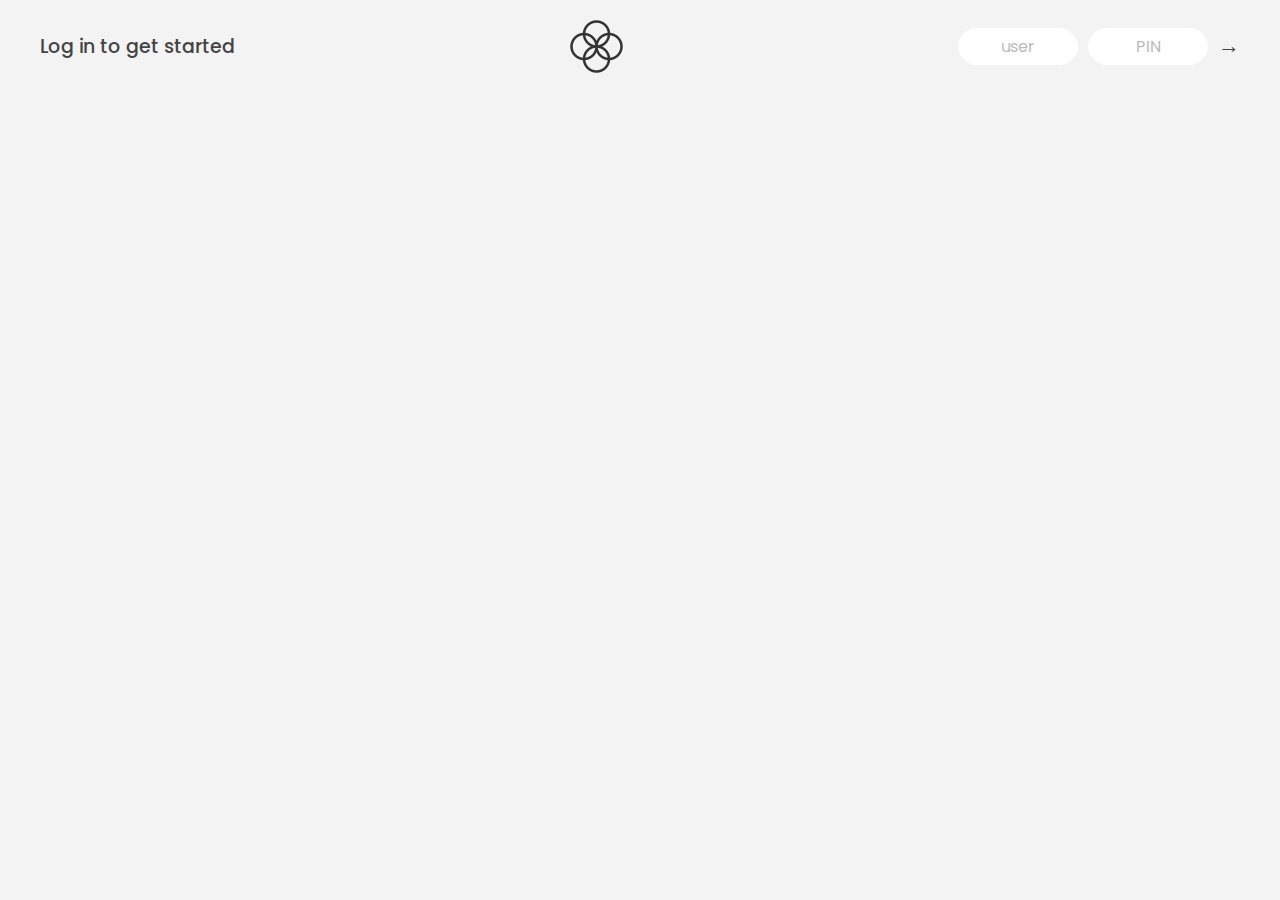
==== Bankist_inside/index.html @ 75a62296 "added the bankist inside" ====
<!DOCTYPE html>
<html lang="en">
  <head>
    <meta charset="UTF-8" />
    <meta name="viewport" content="width=device-width, initial-scale=1.0" />
    <meta http-equiv="X-UA-Compatible" content="ie=edge" />
    <link rel="shortcut icon" type="image/png" href="/icon.png" />

    <link
      href="https://fonts.googleapis.com/css?family=Poppins:400,500,600&display=swap"
      rel="stylesheet"
    />
    <link rel="stylesheet" href="style.css" />
    <title>Bankist</title>
  </head>
  <body>
    <!-- TOP NAVIGATION -->
    <nav>
      <p class="welcome">Log in to get started</p>
      <img src="logo.png" alt="Logo" class="logo" />
      <form class="login">
        <input
          type="text"
          placeholder="user"
          class="login__input login__input--user"
        />
        <input
          type="text"
          placeholder="PIN"
          maxlength="4"
          class="login__input login__input--pin"
        />
        <button class="login__btn">&rarr;</button>
      </form>
    </nav>

    <main class="app">
      <!-- BALANCE -->
      <div class="balance">
        <div>
          <p class="balance__label">Current balance</p>
          <p class="balance__date">
            As of <span class="date">05/03/2037</span>
          </p>
        </div>
        <p class="balance__value">0000€</p>
      </div>

      <!-- MOVEMENTS -->
      <div class="movements"></div>

      <!-- SUMMARY -->
      <div class="summary">
        <p class="summary__label">In</p>
        <p class="summary__value summary__value--in">0000€</p>
        <p class="summary__label">Out</p>
        <p class="summary__value summary__value--out">0000€</p>
        <p class="summary__label">Interest</p>
        <p class="summary__value summary__value--interest">0000€</p>
        <button class="btn--sort">&downarrow; SORT</button>
      </div>

      <!-- OPERATION: TRANSFERS -->
      <div class="operation operation--transfer">
        <h2>Transfer money</h2>
        <form class="form form--transfer">
          <input type="text" class="form__input form__input--to" />
          <input type="number" class="form__input form__input--amount" />
          <button class="form__btn form__btn--transfer">&rarr;</button>
          <label class="form__label">Transfer to</label>
          <label class="form__label">Amount</label>
        </form>
      </div>

      <!-- OPERATION: LOAN -->
      <div class="operation operation--loan">
        <h2>Request loan</h2>
        <form class="form form--loan">
          <input type="number" class="form__input form__input--loan-amount" />
          <button class="form__btn form__btn--loan">&rarr;</button>
          <label class="form__label form__label--loan">Amount</label>
        </form>
      </div>

      <!-- OPERATION: CLOSE -->
      <div class="operation operation--close">
        <h2>Close account</h2>
        <form class="form form--close">
          <input type="text" class="form__input form__input--user" />
          <input
            type="password"
            maxlength="6"
            class="form__input form__input--pin"
          />
          <button class="form__btn form__btn--close">&rarr;</button>
          <label class="form__label">Confirm user</label>
          <label class="form__label">Confirm PIN</label>
        </form>
      </div>

      <!-- LOGOUT TIMER -->
      <p class="logout-timer">
        You will be logged out in <span class="timer">05:00</span>
      </p>
    </main>
    <script src="script.js"></script>
  </body>
</html>
---- Bankist_inside/style.css ----
* {
  margin: 0;
  padding: 0;
  box-sizing: inherit;
}
.smth {
  position: absolute;
  z-index: -1;
}

html {
  font-size: 62.5%;
  box-sizing: border-box;
}

body {
  font-family: "Poppins", sans-serif;
  padding: 0;
  color: #444;
  background-color: #f3f3f3;
  height: 100vh;
  padding: 2rem;
}

nav {
  display: flex;
  justify-content: space-between;
  align-items: center;
  padding: 0 2rem;
}

.welcome {
  font-size: 1.9rem;
  font-weight: 500;
}

.logo {
  height: 5.25rem;
}

.login {
  display: flex;
}

.login__input {
  border: none;
  padding: 0.5rem 2rem;
  font-size: 1.6rem;
  font-family: inherit;
  text-align: center;
  width: 12rem;
  border-radius: 10rem;
  margin-right: 1rem;
  color: inherit;
  border: 1px solid #fff;
  transition: all 0.3s;
}

.login__input:focus {
  outline: none;
  border: 1px solid #ccc;
}

.login__input::placeholder {
  color: #bbb;
}

.login__btn {
  border: none;
  background: none;
  font-size: 2.2rem;
  color: inherit;
  cursor: pointer;
  transition: all 0.3s;
}

.login__btn:hover,
.login__btn:focus,
.btn--sort:hover,
.btn--sort:focus {
  outline: none;
  color: #777;
}
/* decoration */
/* .smth {
  position: absolute;
  z-index: -1;
} */

/* MAIN */
.app {
  position: relative;
  max-width: 100rem;
  margin: 4rem auto;
  display: grid;
  grid-template-columns: 4fr 3fr;
  grid-template-rows: auto repeat(3, 15rem) auto;
  gap: 2rem;

  opacity: 0;
  transition: all 1s;
}

.balance {
  grid-column: 1 / span 2;
  display: flex;
  align-items: flex-end;
  justify-content: space-between;
  margin-bottom: 2rem;
}

.balance__label {
  font-size: 2.2rem;
  font-weight: 500;
  margin-bottom: -0.2rem;
}

.balance__date {
  font-size: 1.4rem;
  color: #888;
}

.balance__value {
  font-size: 4.5rem;
  font-weight: 400;
}

/* MOVEMENTS */
.movements {
  grid-row: 2 / span 3;
  background-color: #fff;
  border-radius: 1rem;
  overflow: scroll;
}

.movements__row {
  padding: 2.25rem 4rem;
  display: flex;
  align-items: center;
  border-bottom: 1px solid #eee;
}

.movements__type {
  font-size: 1.1rem;
  text-transform: uppercase;
  font-weight: 500;
  color: #fff;
  padding: 0.1rem 1rem;
  border-radius: 10rem;
  margin-right: 2rem;
}

.movements__date {
  font-size: 1.1rem;
  text-transform: uppercase;
  font-weight: 500;
  color: #666;
}

.movements__type--deposit {
  background-image: linear-gradient(to top left, #39b385, #9be15d);
}

.movements__type--withdrawal {
  background-image: linear-gradient(to top left, #e52a5a, #ff585f);
}

.movements__value {
  font-size: 1.7rem;
  margin-left: auto;
}

/* SUMMARY */
.summary {
  grid-row: 5 / 6;
  display: flex;
  align-items: baseline;
  padding: 0 0.3rem;
  margin-top: 1rem;
}

.summary__label {
  font-size: 1.2rem;
  font-weight: 500;
  text-transform: uppercase;
  margin-right: 0.8rem;
}

.summary__value {
  font-size: 2.2rem;
  margin-right: 2.5rem;
}

.summary__value--in,
.summary__value--interest {
  color: #66c873;
}

.summary__value--out {
  color: #f5465d;
}

.btn--sort {
  margin-left: auto;
  border: none;
  background: none;
  font-size: 1.3rem;
  font-weight: 500;
  cursor: pointer;
}

/* OPERATIONS */
.operation {
  border-radius: 1rem;
  padding: 3rem 4rem;
  color: #333;
}

.operation--transfer {
  background-image: linear-gradient(to top left, #ffb003, #ffcb03);
}

.operation--loan {
  background-image: linear-gradient(to top left, #39b385, #9be15d);
}

.operation--close {
  background-image: linear-gradient(to top left, #e52a5a, #ff585f);
}

h2 {
  margin-bottom: 1.5rem;
  font-size: 1.7rem;
  font-weight: 600;
  color: #333;
}

.form {
  display: grid;
  grid-template-columns: 2.5fr 2.5fr 1fr;
  grid-template-rows: auto auto;
  gap: 0.4rem 1rem;
}

/* Exceptions for interst */
.form.form--loan {
  grid-template-columns: 2.5fr 1fr 2.5fr;
}
.form__label--loan {
  grid-row: 2;
}
/* End exceptions */

.form__input {
  width: 100%;
  border: none;
  background-color: rgba(255, 255, 255, 0.4);
  font-family: inherit;
  font-size: 1.5rem;
  text-align: center;
  color: #333;
  padding: 0.3rem 1rem;
  border-radius: 0.7rem;
  transition: all 0.3s;
}

.form__input:focus {
  outline: none;
  background-color: rgba(255, 255, 255, 0.6);
}

.form__label {
  font-size: 1.3rem;
  text-align: center;
}

.form__btn {
  border: none;
  border-radius: 0.7rem;
  font-size: 1.8rem;
  background-color: #fff;
  cursor: pointer;
  transition: all 0.3s;
}

.form__btn:focus {
  outline: none;
  background-color: rgba(255, 255, 255, 0.8);
}

.logout-timer {
  padding: 0 0.3rem;
  margin-top: 1.9rem;
  text-align: right;
  font-size: 1.25rem;
}

.timer {
  font-weight: 600;
}
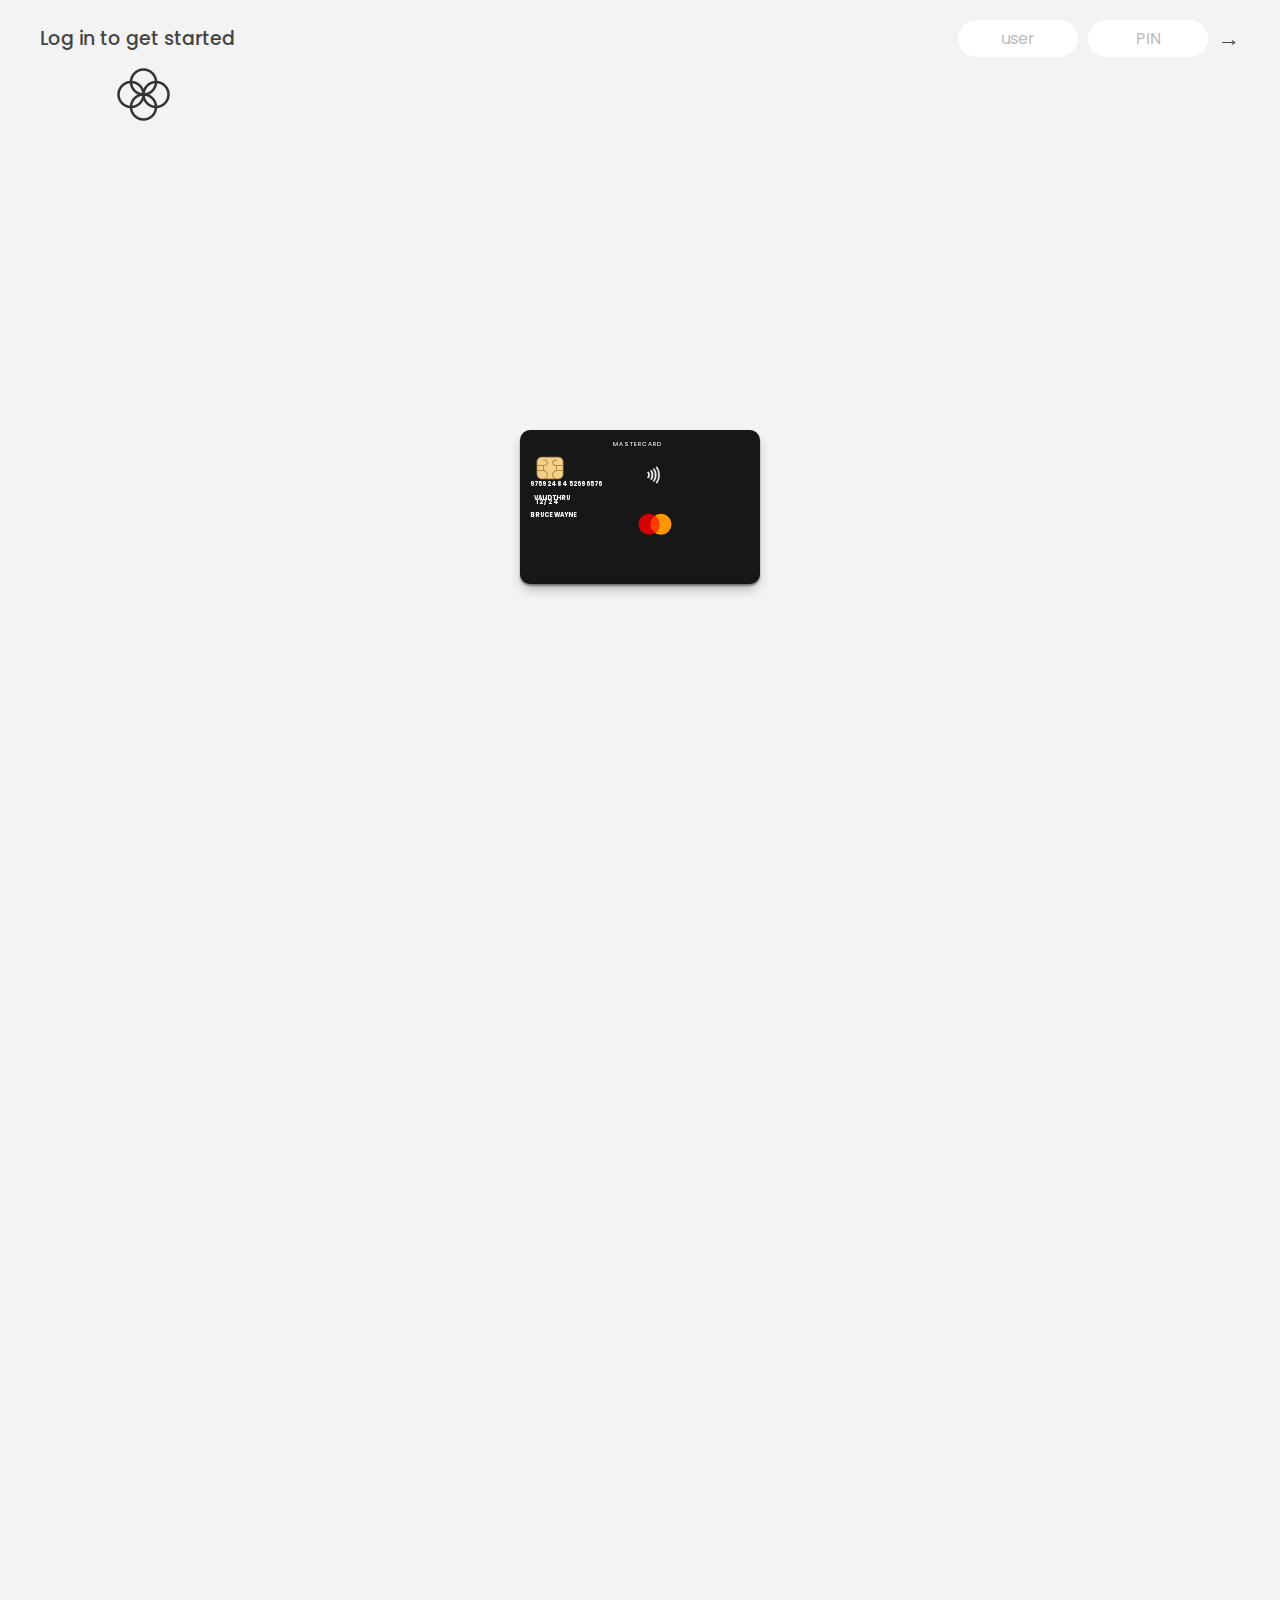
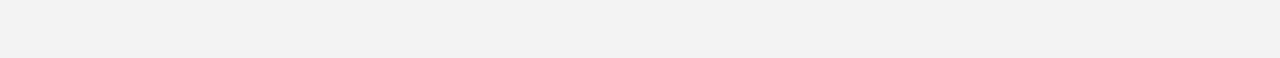
==== commit 906cf316: "added card" ====
--- a/Bankist_inside/index.html
+++ b/Bankist_inside/index.html
@@ -33,6 +33,136 @@
         <button class="login__btn">&rarr;</button>
       </form>
     </nav>
+    <div class="center">
+      <div class="flip-card">
+        <div class="flip-card-inner">
+          <div class="flip-card-front">
+            <p class="heading_8264">MASTERCARD</p>
+            <svg
+              class="logo"
+              xmlns="http://www.w3.org/2000/svg"
+              x="0px"
+              y="0px"
+              width="36"
+              height="36"
+              viewBox="0 0 48 48"
+            >
+              <path
+                fill="#ff9800"
+                d="M32 10A14 14 0 1 0 32 38A14 14 0 1 0 32 10Z"
+              ></path>
+              <path
+                fill="#d50000"
+                d="M16 10A14 14 0 1 0 16 38A14 14 0 1 0 16 10Z"
+              ></path>
+              <path
+                fill="#ff3d00"
+                d="M18,24c0,4.755,2.376,8.95,6,11.48c3.624-2.53,6-6.725,6-11.48s-2.376-8.95-6-11.48 C20.376,15.05,18,19.245,18,24z"
+              ></path>
+            </svg>
+            <svg
+              version="1.1"
+              class="chip"
+              id="Layer_1"
+              xmlns="http://www.w3.org/2000/svg"
+              xmlns:xlink="http://www.w3.org/1999/xlink"
+              x="0px"
+              y="0px"
+              width="30px"
+              height="30px"
+              viewBox="0 0 50 50"
+              xml:space="preserve"
+            >
+              <image
+                id="image0"
+                width="50"
+                height="50"
+                x="0"
+                y="0"
+                href="[data-uri]
+              [base64]
+              [base64]
+              [base64]
+              [base64]
+              [base64]
+              [base64]
+              [base64]
+              [base64]
+              [base64]
+              [base64]
+              [base64]
+              [base64]
+              [base64]
+              [base64]
+              [base64]
+              [base64]
+              [base64]
+              [base64]
+              [base64]
+              [base64]
+              [base64]
+              [base64]
+              [base64]
+              [base64]
+              [base64]"
+              ></image>
+            </svg>
+            <svg
+              version="1.1"
+              class="contactless"
+              id="Layer_1"
+              xmlns="http://www.w3.org/2000/svg"
+              xmlns:xlink="http://www.w3.org/1999/xlink"
+              x="0px"
+              y="0px"
+              width="20px"
+              height="20px"
+              viewBox="0 0 50 50"
+              xml:space="preserve"
+            >
+              <image
+                id="image0"
+                width="50"
+                height="50"
+                x="0"
+                y="0"
+                href="[data-uri]
+              [base64]
+              [base64]
+              [base64]
+              [base64]
+              [base64]
+              [base64]
+              [base64]
+              [base64]
+              [base64]
+              [base64]
+              [base64]
+              [base64]
+              [base64]
+              [base64]
+              [base64]
+              [base64]
+              [base64]
+              [base64]
+              [base64]"
+              ></image>
+            </svg>
+            <p class="number">9759 2484 5269 6576</p>
+            <p class="valid_thru">VALID THRU</p>
+            <p class="date_8264">1 2 / 2 4</p>
+            <p class="name">BRUCE WAYNE</p>
+          </div>
+          <div class="flip-card-back">
+            <div class="strip"></div>
+            <div class="mstrip"></div>
+            <div class="sstrip">
+              <p class="code">***</p>
+            </div>
+          </div>
+        </div>
+      </div>
+    </div>
 
     <main class="app">
       <!-- BALANCE -->
--- a/Bankist_inside/style.css
+++ b/Bankist_inside/style.css
@@ -73,7 +73,163 @@
   cursor: pointer;
   transition: all 0.3s;
 }
-
+/* card */
+.center {
+  display: flex;
+  justify-content: center;
+  align-items: center;
+  height: 100vh;
+  background-color: #f3f3f3;
+}
+.flip-card {
+  background-color: transparent;
+  width: 240px;
+  height: 154px;
+  perspective: 1000px;
+  color: white;
+}
+
+.heading_8264 {
+  position: absolute;
+  letter-spacing: 0.2em;
+  font-size: 0.5em;
+  top: 2em;
+  left: 18.6em;
+}
+
+.logo {
+  position: absolute;
+  top: 6.8em;
+  left: 11.7em;
+}
+
+.chip {
+  position: absolute;
+  top: 2.3em;
+  left: 1.5em;
+}
+
+.contactless {
+  position: absolute;
+  top: 3.5em;
+  left: 12.4em;
+}
+
+.number {
+  position: absolute;
+  font-weight: bold;
+  font-size: 0.6em;
+  top: 8.3em;
+  left: 1.6em;
+}
+
+.valid_thru {
+  position: absolute;
+  font-weight: bold;
+  top: 635.8em;
+  font-size: 0.01em;
+  left: 140.3em;
+}
+
+.date_8264 {
+  position: absolute;
+  font-weight: bold;
+  font-size: 0.5em;
+  top: 13.6em;
+  left: 3.2em;
+}
+
+.name {
+  position: absolute;
+  font-weight: bold;
+  font-size: 0.5em;
+  top: 16.1em;
+  left: 2em;
+}
+
+.strip {
+  position: absolute;
+  background-color: black;
+  width: 15em;
+  height: 1.5em;
+  top: 2.4em;
+  background: repeating-linear-gradient(
+    45deg,
+    #303030,
+    #303030 10px,
+    #202020 10px,
+    #202020 20px
+  );
+}
+
+.mstrip {
+  position: absolute;
+  background-color: rgb(255, 255, 255);
+  width: 8em;
+  height: 0.8em;
+  top: 5em;
+  left: 0.8em;
+  border-radius: 2.5px;
+}
+
+.sstrip {
+  position: absolute;
+  background-color: rgb(255, 255, 255);
+  width: 4.1em;
+  height: 0.8em;
+  top: 5em;
+  left: 10em;
+  border-radius: 2.5px;
+}
+
+.code {
+  font-weight: bold;
+  text-align: center;
+  margin: 0.2em;
+  color: black;
+}
+
+.flip-card-inner {
+  position: relative;
+  width: 100%;
+  height: 100%;
+  text-align: center;
+  transition: transform 0.8s;
+  transform-style: preserve-3d;
+}
+
+.flip-card:hover .flip-card-inner {
+  transform: rotateY(180deg);
+}
+
+.flip-card-front,
+.flip-card-back {
+  box-shadow: 0 8px 14px 0 rgba(0, 0, 0, 0.2);
+  position: absolute;
+  display: flex;
+  flex-direction: column;
+  justify-content: center;
+  width: 100%;
+  height: 100%;
+  -webkit-backface-visibility: hidden;
+  backface-visibility: hidden;
+  border-radius: 1rem;
+}
+
+.flip-card-front {
+  box-shadow: rgba(0, 0, 0, 0.4) 0px 2px 2px,
+    rgba(0, 0, 0, 0.3) 0px 7px 13px -3px, rgba(0, 0, 0, 0.2) 0px -1px 0px inset;
+  background-color: #171717;
+}
+
+.flip-card-back {
+  box-shadow: rgba(0, 0, 0, 0.4) 0px 2px 2px,
+    rgba(0, 0, 0, 0.3) 0px 7px 13px -3px, rgba(0, 0, 0, 0.2) 0px -1px 0px inset;
+  background-color: #171717;
+  transform: rotateY(180deg);
+}
+
+/* end card */
 .login__btn:hover,
 .login__btn:focus,
 .btn--sort:hover,
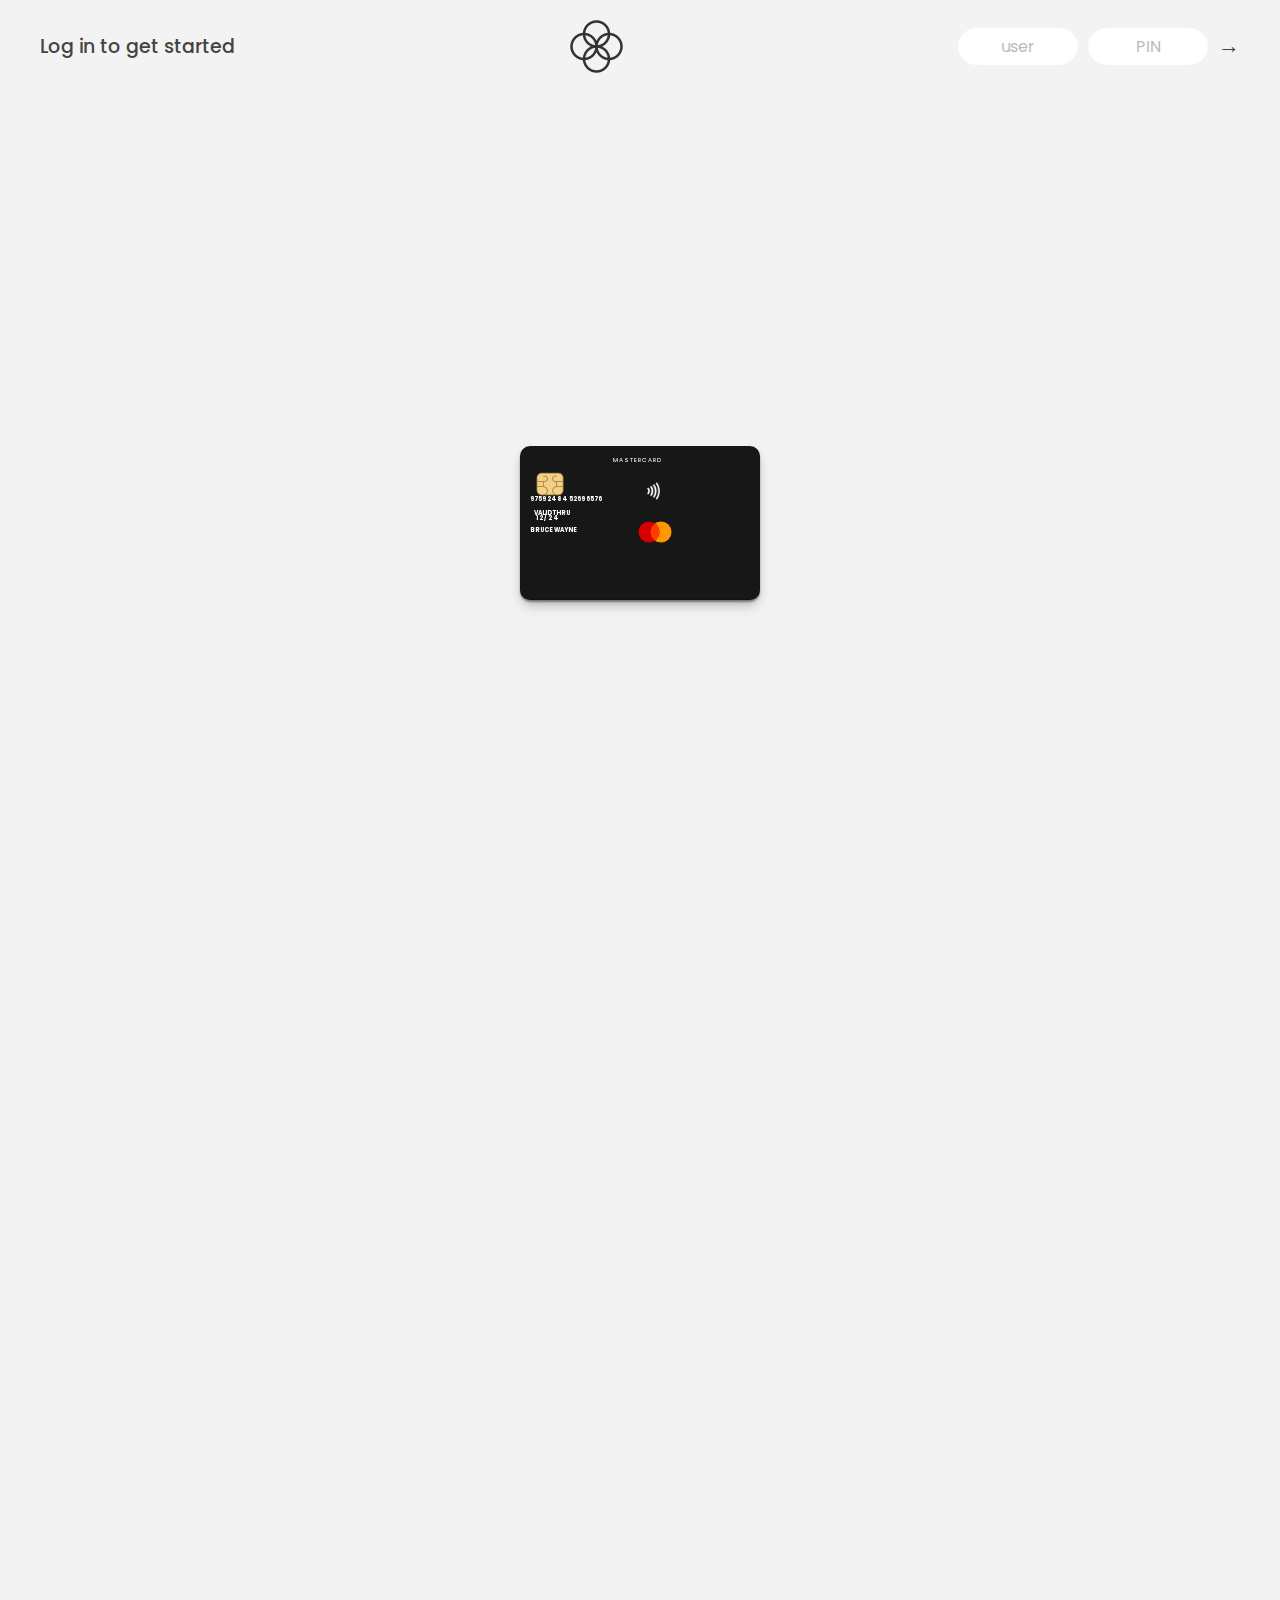
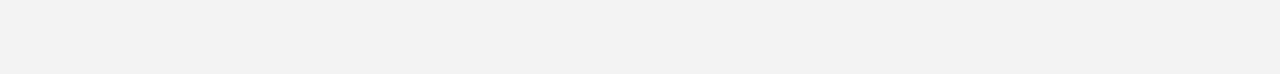
==== commit e895d9ea: "fixed logo center" ====
--- a/Bankist_inside/index.html
+++ b/Bankist_inside/index.html
@@ -17,7 +17,7 @@
     <!-- TOP NAVIGATION -->
     <nav>
       <p class="welcome">Log in to get started</p>
-      <img src="logo.png" alt="Logo" class="logo" />
+      <img src="logo.png" alt="Logo" class="logo1" />
       <form class="login">
         <input
           type="text"
--- a/Bankist_inside/style.css
+++ b/Bankist_inside/style.css
@@ -34,7 +34,7 @@
   font-weight: 500;
 }
 
-.logo {
+.logo1 {
   height: 5.25rem;
 }
 
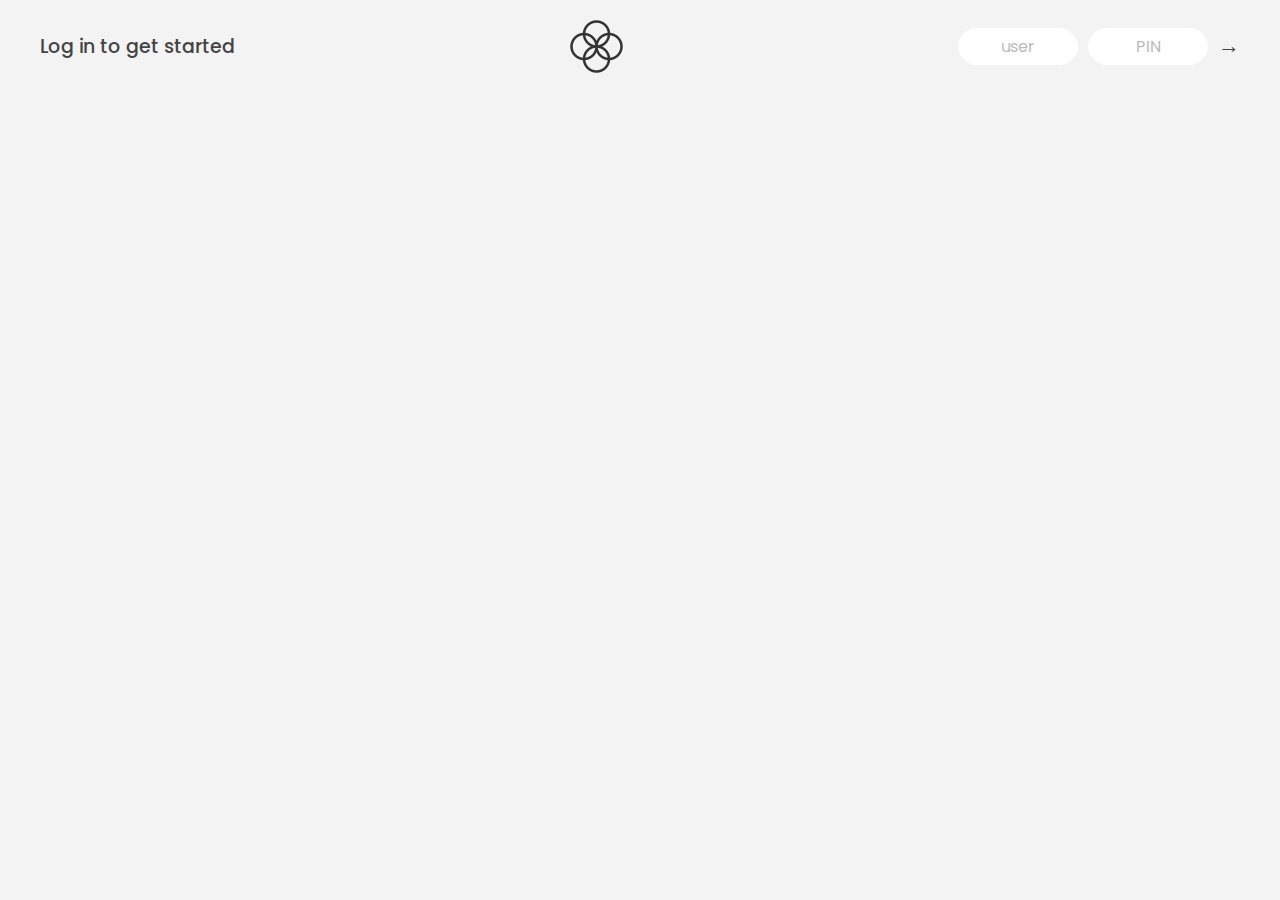
==== commit 041573d1: "removed usless card" ====
--- a/Bankist_inside/index.html
+++ b/Bankist_inside/index.html
@@ -33,137 +33,6 @@
         <button class="login__btn">&rarr;</button>
       </form>
     </nav>
-    <div class="center">
-      <div class="flip-card">
-        <div class="flip-card-inner">
-          <div class="flip-card-front">
-            <p class="heading_8264">MASTERCARD</p>
-            <svg
-              class="logo"
-              xmlns="http://www.w3.org/2000/svg"
-              x="0px"
-              y="0px"
-              width="36"
-              height="36"
-              viewBox="0 0 48 48"
-            >
-              <path
-                fill="#ff9800"
-                d="M32 10A14 14 0 1 0 32 38A14 14 0 1 0 32 10Z"
-              ></path>
-              <path
-                fill="#d50000"
-                d="M16 10A14 14 0 1 0 16 38A14 14 0 1 0 16 10Z"
-              ></path>
-              <path
-                fill="#ff3d00"
-                d="M18,24c0,4.755,2.376,8.95,6,11.48c3.624-2.53,6-6.725,6-11.48s-2.376-8.95-6-11.48 C20.376,15.05,18,19.245,18,24z"
-              ></path>
-            </svg>
-            <svg
-              version="1.1"
-              class="chip"
-              id="Layer_1"
-              xmlns="http://www.w3.org/2000/svg"
-              xmlns:xlink="http://www.w3.org/1999/xlink"
-              x="0px"
-              y="0px"
-              width="30px"
-              height="30px"
-              viewBox="0 0 50 50"
-              xml:space="preserve"
-            >
-              <image
-                id="image0"
-                width="50"
-                height="50"
-                x="0"
-                y="0"
-                href="[data-uri]
-              [base64]
-              [base64]
-              [base64]
-              [base64]
-              [base64]
-              [base64]
-              [base64]
-              [base64]
-              [base64]
-              [base64]
-              [base64]
-              [base64]
-              [base64]
-              [base64]
-              [base64]
-              [base64]
-              [base64]
-              [base64]
-              [base64]
-              [base64]
-              [base64]
-              [base64]
-              [base64]
-              [base64]
-              [base64]"
-              ></image>
-            </svg>
-            <svg
-              version="1.1"
-              class="contactless"
-              id="Layer_1"
-              xmlns="http://www.w3.org/2000/svg"
-              xmlns:xlink="http://www.w3.org/1999/xlink"
-              x="0px"
-              y="0px"
-              width="20px"
-              height="20px"
-              viewBox="0 0 50 50"
-              xml:space="preserve"
-            >
-              <image
-                id="image0"
-                width="50"
-                height="50"
-                x="0"
-                y="0"
-                href="[data-uri]
-              [base64]
-              [base64]
-              [base64]
-              [base64]
-              [base64]
-              [base64]
-              [base64]
-              [base64]
-              [base64]
-              [base64]
-              [base64]
-              [base64]
-              [base64]
-              [base64]
-              [base64]
-              [base64]
-              [base64]
-              [base64]
-              [base64]"
-              ></image>
-            </svg>
-            <p class="number">9759 2484 5269 6576</p>
-            <p class="valid_thru">VALID THRU</p>
-            <p class="date_8264">1 2 / 2 4</p>
-            <p class="name">BRUCE WAYNE</p>
-          </div>
-          <div class="flip-card-back">
-            <div class="strip"></div>
-            <div class="mstrip"></div>
-            <div class="sstrip">
-              <p class="code">***</p>
-            </div>
-          </div>
-        </div>
-      </div>
-    </div>
-
     <main class="app">
       <!-- BALANCE -->
       <div class="balance">
--- a/Bankist_inside/style.css
+++ b/Bankist_inside/style.css
@@ -20,6 +20,57 @@
   background-color: #f3f3f3;
   height: 100vh;
   padding: 2rem;
+}
+.container {
+  width: 100%;
+  height: 100%;
+  /* control ize */
+  --u: 5px;
+  --c1: #ededee;
+  --c2: #000000;
+  --c3: #1e1e1e;
+  --gp: 50% / calc(var(--u) * 16.9) calc(var(--u) * 12.8);
+  background: conic-gradient(
+        from 122deg at 50% 85.15%,
+        var(--c2) 0 58deg,
+        var(--c3) 0 116deg,
+        #fff0 0 100%
+      )
+      var(--gp),
+    conic-gradient(from 122deg at 50% 72.5%, var(--c1) 0 116deg, #fff0 0 100%)
+      var(--gp),
+    conic-gradient(from 58deg at 82.85% 50%, var(--c3) 0 64deg, #fff0 0 100%)
+      var(--gp),
+    conic-gradient(
+        from 58deg at 66.87% 50%,
+        var(--c1) 0 64deg,
+        var(--c2) 0 130deg,
+        #fff0 0 100%
+      )
+      var(--gp),
+    conic-gradient(from 238deg at 17.15% 50%, var(--c2) 0 64deg, #fff0 0 100%)
+      var(--gp),
+    conic-gradient(
+        from 172deg at 33.13% 50%,
+        var(--c3) 0 66deg,
+        var(--c1) 0 130deg,
+        #fff0 0 100%
+      )
+      var(--gp),
+    linear-gradient(98deg, var(--c3) 0 15%, #fff0 calc(15% + 1px) 100%)
+      var(--gp),
+    linear-gradient(-98deg, var(--c2) 0 15%, #fff0 calc(15% + 1px) 100%)
+      var(--gp),
+    conic-gradient(
+        from -58deg at 50.25% 14.85%,
+        var(--c3) 0 58deg,
+        var(--c2) 0 116deg,
+        #fff0 0 100%
+      )
+      var(--gp),
+    conic-gradient(from -58deg at 50% 28.125%, var(--c1) 0 116deg, #fff0 0 100%)
+      var(--gp),
+    linear-gradient(90deg, var(--c2) 0 50%, var(--c3) 0 100%) var(--gp);
 }
 
 nav {
@@ -73,163 +124,7 @@
   cursor: pointer;
   transition: all 0.3s;
 }
-/* card */
-.center {
-  display: flex;
-  justify-content: center;
-  align-items: center;
-  height: 100vh;
-  background-color: #f3f3f3;
-}
-.flip-card {
-  background-color: transparent;
-  width: 240px;
-  height: 154px;
-  perspective: 1000px;
-  color: white;
-}
-
-.heading_8264 {
-  position: absolute;
-  letter-spacing: 0.2em;
-  font-size: 0.5em;
-  top: 2em;
-  left: 18.6em;
-}
-
-.logo {
-  position: absolute;
-  top: 6.8em;
-  left: 11.7em;
-}
-
-.chip {
-  position: absolute;
-  top: 2.3em;
-  left: 1.5em;
-}
-
-.contactless {
-  position: absolute;
-  top: 3.5em;
-  left: 12.4em;
-}
-
-.number {
-  position: absolute;
-  font-weight: bold;
-  font-size: 0.6em;
-  top: 8.3em;
-  left: 1.6em;
-}
-
-.valid_thru {
-  position: absolute;
-  font-weight: bold;
-  top: 635.8em;
-  font-size: 0.01em;
-  left: 140.3em;
-}
-
-.date_8264 {
-  position: absolute;
-  font-weight: bold;
-  font-size: 0.5em;
-  top: 13.6em;
-  left: 3.2em;
-}
-
-.name {
-  position: absolute;
-  font-weight: bold;
-  font-size: 0.5em;
-  top: 16.1em;
-  left: 2em;
-}
-
-.strip {
-  position: absolute;
-  background-color: black;
-  width: 15em;
-  height: 1.5em;
-  top: 2.4em;
-  background: repeating-linear-gradient(
-    45deg,
-    #303030,
-    #303030 10px,
-    #202020 10px,
-    #202020 20px
-  );
-}
-
-.mstrip {
-  position: absolute;
-  background-color: rgb(255, 255, 255);
-  width: 8em;
-  height: 0.8em;
-  top: 5em;
-  left: 0.8em;
-  border-radius: 2.5px;
-}
-
-.sstrip {
-  position: absolute;
-  background-color: rgb(255, 255, 255);
-  width: 4.1em;
-  height: 0.8em;
-  top: 5em;
-  left: 10em;
-  border-radius: 2.5px;
-}
-
-.code {
-  font-weight: bold;
-  text-align: center;
-  margin: 0.2em;
-  color: black;
-}
-
-.flip-card-inner {
-  position: relative;
-  width: 100%;
-  height: 100%;
-  text-align: center;
-  transition: transform 0.8s;
-  transform-style: preserve-3d;
-}
-
-.flip-card:hover .flip-card-inner {
-  transform: rotateY(180deg);
-}
-
-.flip-card-front,
-.flip-card-back {
-  box-shadow: 0 8px 14px 0 rgba(0, 0, 0, 0.2);
-  position: absolute;
-  display: flex;
-  flex-direction: column;
-  justify-content: center;
-  width: 100%;
-  height: 100%;
-  -webkit-backface-visibility: hidden;
-  backface-visibility: hidden;
-  border-radius: 1rem;
-}
-
-.flip-card-front {
-  box-shadow: rgba(0, 0, 0, 0.4) 0px 2px 2px,
-    rgba(0, 0, 0, 0.3) 0px 7px 13px -3px, rgba(0, 0, 0, 0.2) 0px -1px 0px inset;
-  background-color: #171717;
-}
-
-.flip-card-back {
-  box-shadow: rgba(0, 0, 0, 0.4) 0px 2px 2px,
-    rgba(0, 0, 0, 0.3) 0px 7px 13px -3px, rgba(0, 0, 0, 0.2) 0px -1px 0px inset;
-  background-color: #171717;
-  transform: rotateY(180deg);
-}
-
-/* end card */
+
 .login__btn:hover,
 .login__btn:focus,
 .btn--sort:hover,
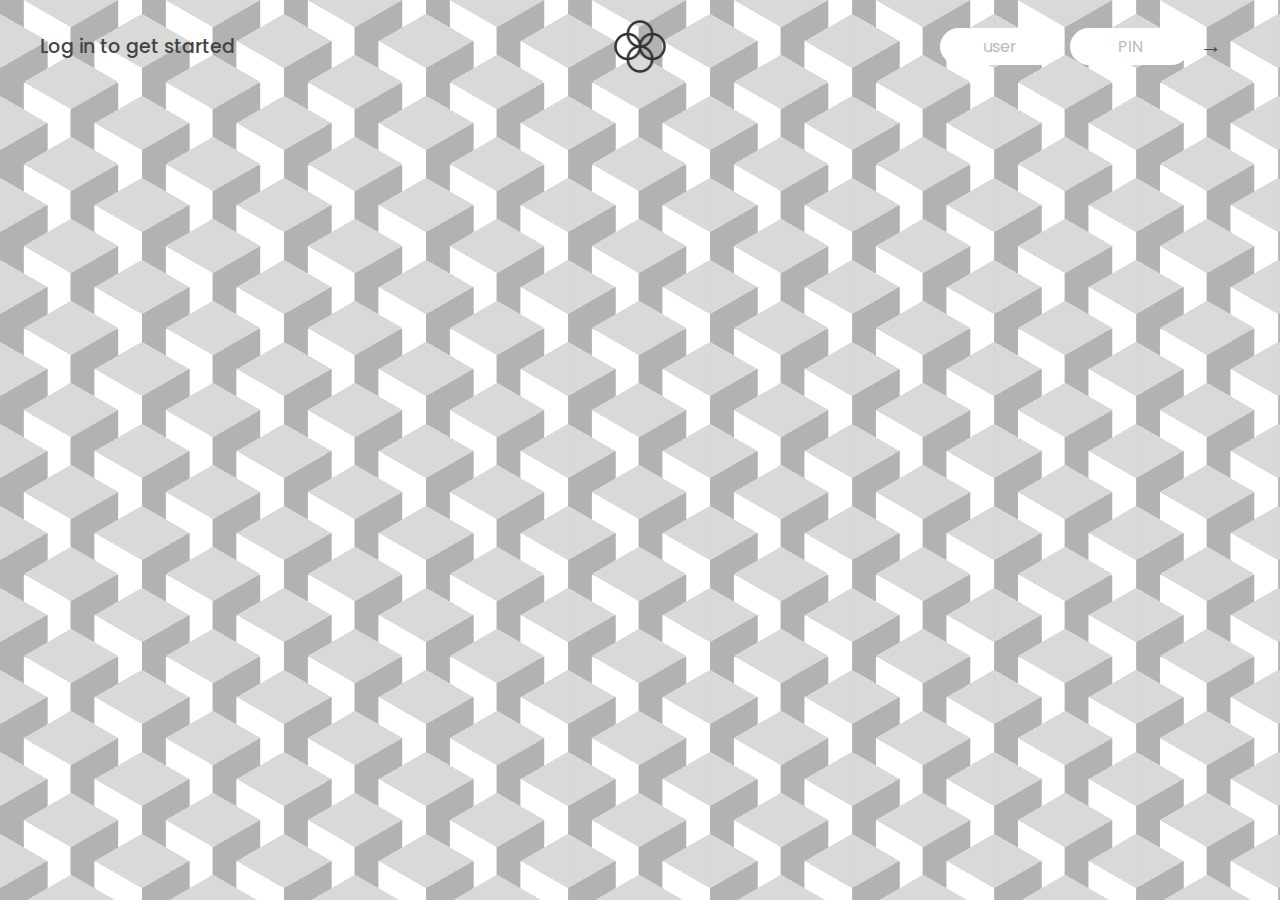
==== commit 7927d127: "centered and fixed logo" ====
--- a/Bankist_inside/index.html
+++ b/Bankist_inside/index.html
@@ -16,22 +16,28 @@
   <body>
     <!-- TOP NAVIGATION -->
     <nav>
-      <p class="welcome">Log in to get started</p>
-      <img src="logo.png" alt="Logo" class="logo1" />
-      <form class="login">
-        <input
-          type="text"
-          placeholder="user"
-          class="login__input login__input--user"
-        />
-        <input
-          type="text"
-          placeholder="PIN"
-          maxlength="4"
-          class="login__input login__input--pin"
-        />
-        <button class="login__btn">&rarr;</button>
-      </form>
+      <div id="welcome">
+        <p class="welcome">Log in to get started</p>
+      </div>
+      <div id="logo">
+        <img src="logo.png" alt="Logo" class="logo1" />
+      </div>
+      <div id="login">
+        <form class="login">
+          <input
+            type="text"
+            placeholder="user"
+            class="login__input login__input--user"
+          />
+          <input
+            type="text"
+            placeholder="PIN"
+            maxlength="4"
+            class="login__input login__input--pin"
+          />
+          <button class="login__btn">&rarr;</button>
+        </form>
+      </div>
     </nav>
     <main class="app">
       <!-- BALANCE -->
--- a/Bankist_inside/style.css
+++ b/Bankist_inside/style.css
@@ -20,6 +20,39 @@
   background-color: #f3f3f3;
   height: 100vh;
   padding: 2rem;
+  /* patter */
+  /* width: 100%;
+  height: 100%; */
+  /* Add your background pattern here */
+  /* background-color: #ffffff;
+  background-image: radial-gradient(rgba(12, 12, 12, 0.171) 2px, transparent 0);
+  background-size: 30px 30px;
+  background-position: -5px -5px; */
+  width: 100%;
+  height: 100%;
+  --s: 82px;
+  --c1: #b2b2b2;
+  --c2: #ffffff;
+  --c3: #d9d9d9;
+
+  --_g: var(--c3) 0 120deg, #0000 0;
+  background: conic-gradient(from -60deg at 50% calc(100% / 3), var(--_g)),
+    conic-gradient(from 120deg at 50% calc(200% / 3), var(--_g)),
+    conic-gradient(
+      from 60deg at calc(200% / 3),
+      var(--c3) 60deg,
+      var(--c2) 0 120deg,
+      #0000 0
+    ),
+    conic-gradient(from 180deg at calc(100% / 3), var(--c1) 60deg, var(--_g)),
+    linear-gradient(
+      90deg,
+      var(--c1) calc(100% / 6),
+      var(--c2) 0 50%,
+      var(--c1) 0 calc(500% / 6),
+      var(--c2) 0
+    );
+  background-size: calc(1.732 * var(--s)) var(--s);
 }
 .container {
   width: 100%;
@@ -79,6 +112,17 @@
   align-items: center;
   padding: 0 2rem;
 }
+#logo {
+  display: flex;
+  justify-content: center;
+  align-items: center;
+}
+#welcome {
+  width: 300px;
+}
+#login {
+  width: 300px;
+}
 
 .welcome {
   font-size: 1.9rem;
